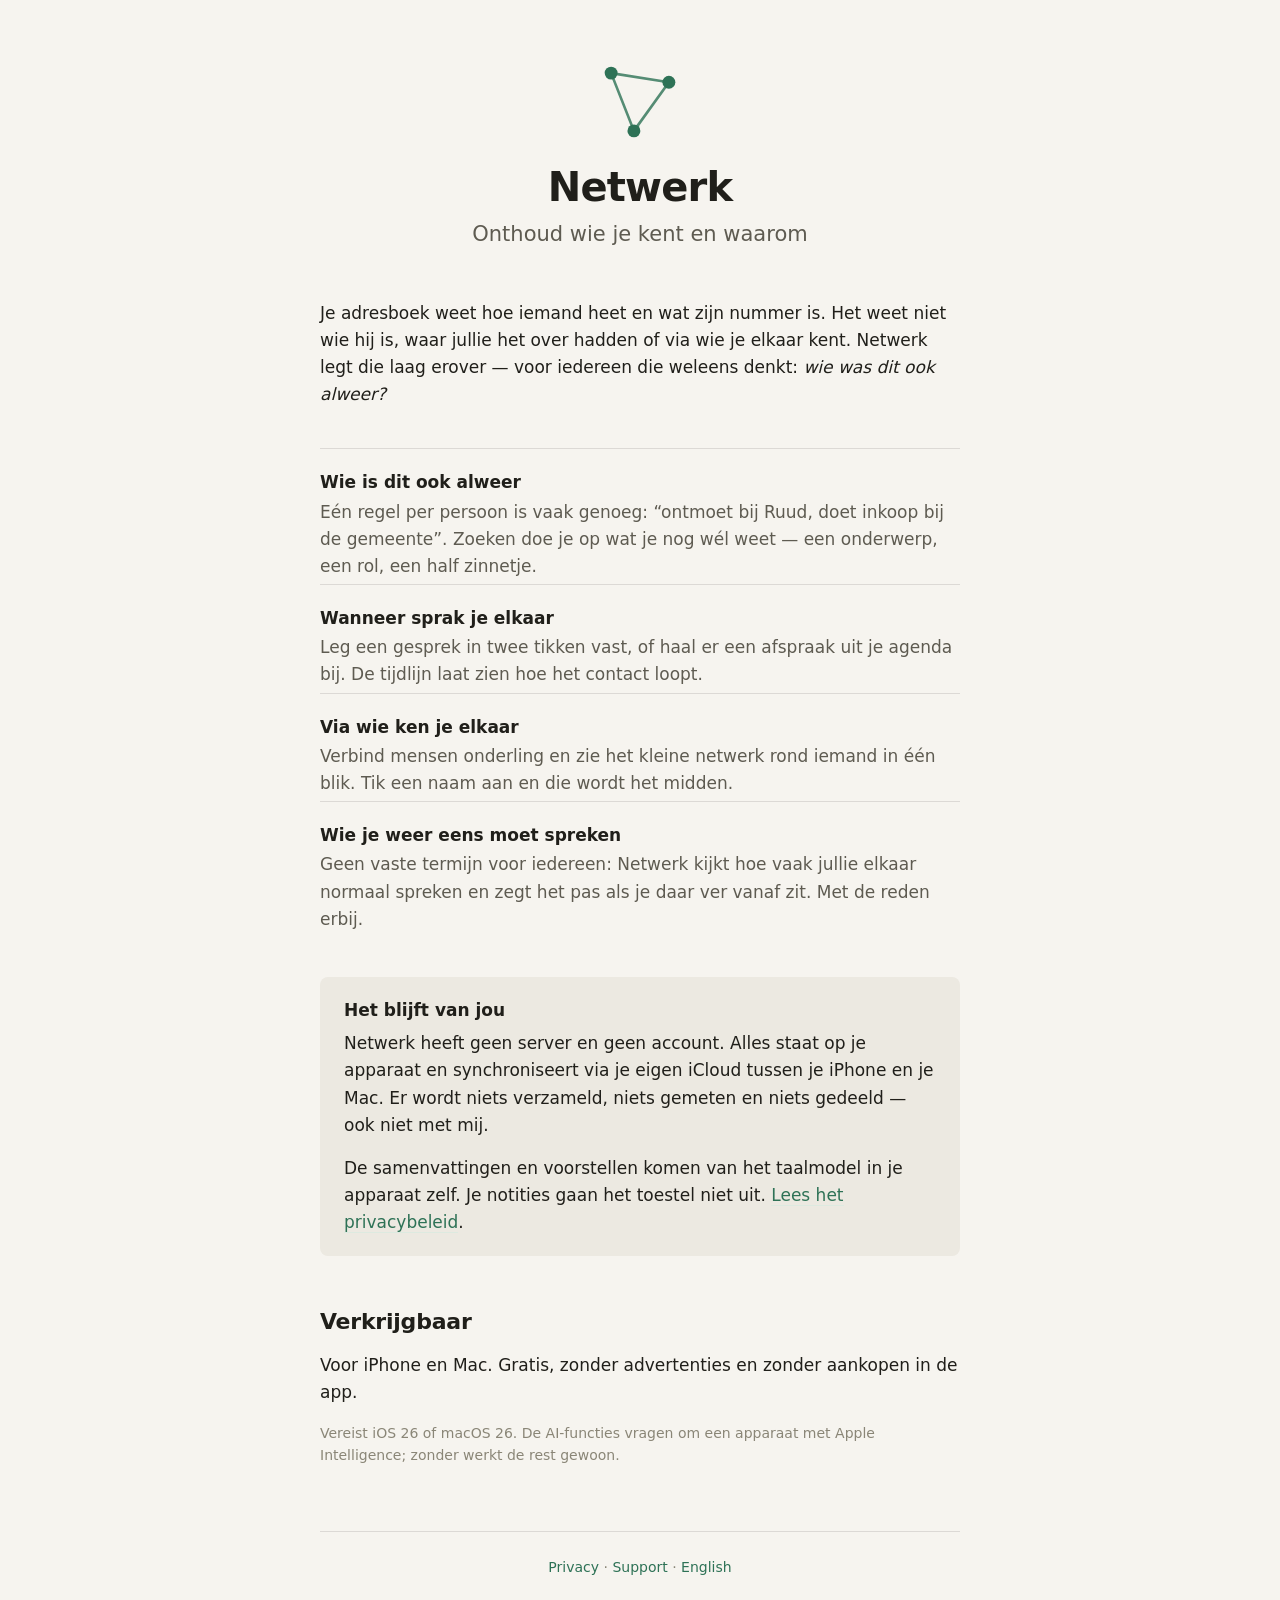
==== index.html @ 6a1c08ac "Productpagina van Netwerk Startpagina, privacybeleid en supportpagina in het Nederlands en het Engel" ====
<!DOCTYPE html>
<html lang="nl">
<head>
<meta charset="utf-8">
<meta name="viewport" content="width=device-width, initial-scale=1">
<title>Netwerk — onthoud wie je kent en waarom</title>
<meta name="description" content="Netwerk legt over je adresboek een laag betekenis: wie iemand is, waar je het over had en via wie je elkaar kent. Alles blijft op je apparaat.">
<link rel="icon" href="favicon.svg" type="image/svg+xml">
<link rel="stylesheet" href="stijl.css">
</head>
<body>
<main>

<header>
  <svg class="mark" viewBox="0 0 100 100" aria-hidden="true">
    <path d="M12 12 L88 24 L42 88 Z" fill="none" stroke="var(--accent)" stroke-width="3.5" stroke-linejoin="round" opacity="0.8"/>
    <circle cx="12" cy="12" r="8.5" fill="var(--accent)"/>
    <circle cx="88" cy="24" r="8.5" fill="var(--accent)"/>
    <circle cx="42" cy="88" r="8.5" fill="var(--accent)"/>
  </svg>
  <h1>Netwerk</h1>
  <p class="lead">Onthoud wie je kent en waarom</p>
</header>

<p style="margin-top:40px">Je adresboek weet hoe iemand heet en wat zijn nummer is. Het weet niet
wie hij is, waar jullie het over hadden of via wie je elkaar kent. Netwerk legt die laag
erover — voor iedereen die weleens denkt: <em>wie was dit ook alweer?</em></p>

<ul class="points">
  <li>
    <strong>Wie is dit ook alweer</strong>
    <span>Eén regel per persoon is vaak genoeg: “ontmoet bij Ruud, doet inkoop bij de gemeente”.
    Zoeken doe je op wat je nog wél weet — een onderwerp, een rol, een half zinnetje.</span>
  </li>
  <li>
    <strong>Wanneer sprak je elkaar</strong>
    <span>Leg een gesprek in twee tikken vast, of haal er een afspraak uit je agenda bij.
    De tijdlijn laat zien hoe het contact loopt.</span>
  </li>
  <li>
    <strong>Via wie ken je elkaar</strong>
    <span>Verbind mensen onderling en zie het kleine netwerk rond iemand in één blik.
    Tik een naam aan en die wordt het midden.</span>
  </li>
  <li>
    <strong>Wie je weer eens moet spreken</strong>
    <span>Geen vaste termijn voor iedereen: Netwerk kijkt hoe vaak jullie elkaar normaal
    spreken en zegt het pas als je daar ver vanaf zit. Met de reden erbij.</span>
  </li>
</ul>

<div class="note">
  <h3 style="margin-top:0">Het blijft van jou</h3>
  <p>Netwerk heeft geen server en geen account. Alles staat op je apparaat en
  synchroniseert via je eigen iCloud tussen je iPhone en je Mac. Er wordt niets
  verzameld, niets gemeten en niets gedeeld — ook niet met mij.</p>
  <p>De samenvattingen en voorstellen komen van het taalmodel in je apparaat zelf.
  Je notities gaan het toestel niet uit. <a href="privacy.html">Lees het privacybeleid</a>.</p>
</div>

<h2>Verkrijgbaar</h2>
<p>Voor iPhone en Mac. Gratis, zonder advertenties en zonder aankopen in de app.</p>
<p class="meta">Vereist iOS 26 of macOS 26. De AI-functies vragen om een apparaat met
Apple Intelligence; zonder werkt de rest gewoon.</p>

<footer>
  <a href="privacy.html">Privacy</a> · <a href="support.html">Support</a> ·
  <a href="index-en.html">English</a>
</footer>

</main>
</body>
</html>
---- stijl.css ----
/* Dezelfde inkt als de app: warm papier, flesgroen, hairlines, plat. */
:root {
  --page: #F6F4EF;
  --block: #ECE9E1;
  --card: #FCFBF8;
  --separator: rgba(32, 31, 26, 0.12);
  --text: #201F1A;
  --text-secondary: #5E5B51;
  --text-tertiary: #8A8677;
  --accent: #2E7256;
  --accent-wash: #DDEAE0;
}

@media (prefers-color-scheme: dark) {
  :root {
    --page: #171A17;
    --block: #212520;
    --card: #252A24;
    --separator: rgba(235, 233, 222, 0.10);
    --text: #EBE9E0;
    --text-secondary: #A9A69A;
    --text-tertiary: #73706A;
    --accent: #95C9AA;
    --accent-wash: #25332B;
  }
}

* { box-sizing: border-box; }

body {
  margin: 0;
  padding: 0 24px 64px;
  background: var(--page);
  color: var(--text);
  font: 17px/1.6 -apple-system, BlinkMacSystemFont, "Segoe UI", system-ui, sans-serif;
  -webkit-font-smoothing: antialiased;
}

main { max-width: 640px; margin: 0 auto; }

header { padding: 64px 0 8px; text-align: center; }

.mark { width: 76px; height: 76px; margin: 0 auto 24px; display: block; }

h1 { font-size: 40px; line-height: 1.15; font-weight: 600; margin: 0 0 8px; letter-spacing: -0.02em; }
h2 { font-size: 22px; font-weight: 600; margin: 48px 0 12px; letter-spacing: -0.01em; }
h3 { font-size: 17px; font-weight: 600; margin: 28px 0 6px; }

.lead { font-size: 21px; color: var(--text-secondary); margin: 0; }

p { margin: 0 0 16px; }

a { color: var(--accent); text-decoration: none; border-bottom: 1px solid var(--accent-wash); }
a:hover { border-bottom-color: var(--accent); }

ul { padding-left: 22px; margin: 0 0 16px; }
li { margin-bottom: 8px; }

.points { list-style: none; padding: 0; margin: 40px 0; }
.points li { border-top: 1px solid var(--separator); padding: 20px 0 4px; margin: 0; }
.points strong { display: block; font-size: 17px; margin-bottom: 2px; }
.points span { color: var(--text-secondary); }

.note {
  background: var(--block);
  border-radius: 8px;
  padding: 20px 24px;
  margin: 32px 0;
}
.note p:last-child { margin-bottom: 0; }

.meta { color: var(--text-tertiary); font-size: 14px; }

nav.langs { text-align: center; padding: 24px 0 0; font-size: 14px; color: var(--text-tertiary); }
nav.langs a { border: 0; }

footer {
  margin-top: 64px;
  padding-top: 24px;
  border-top: 1px solid var(--separator);
  color: var(--text-tertiary);
  font-size: 14px;
  text-align: center;
}
footer a { border: 0; }
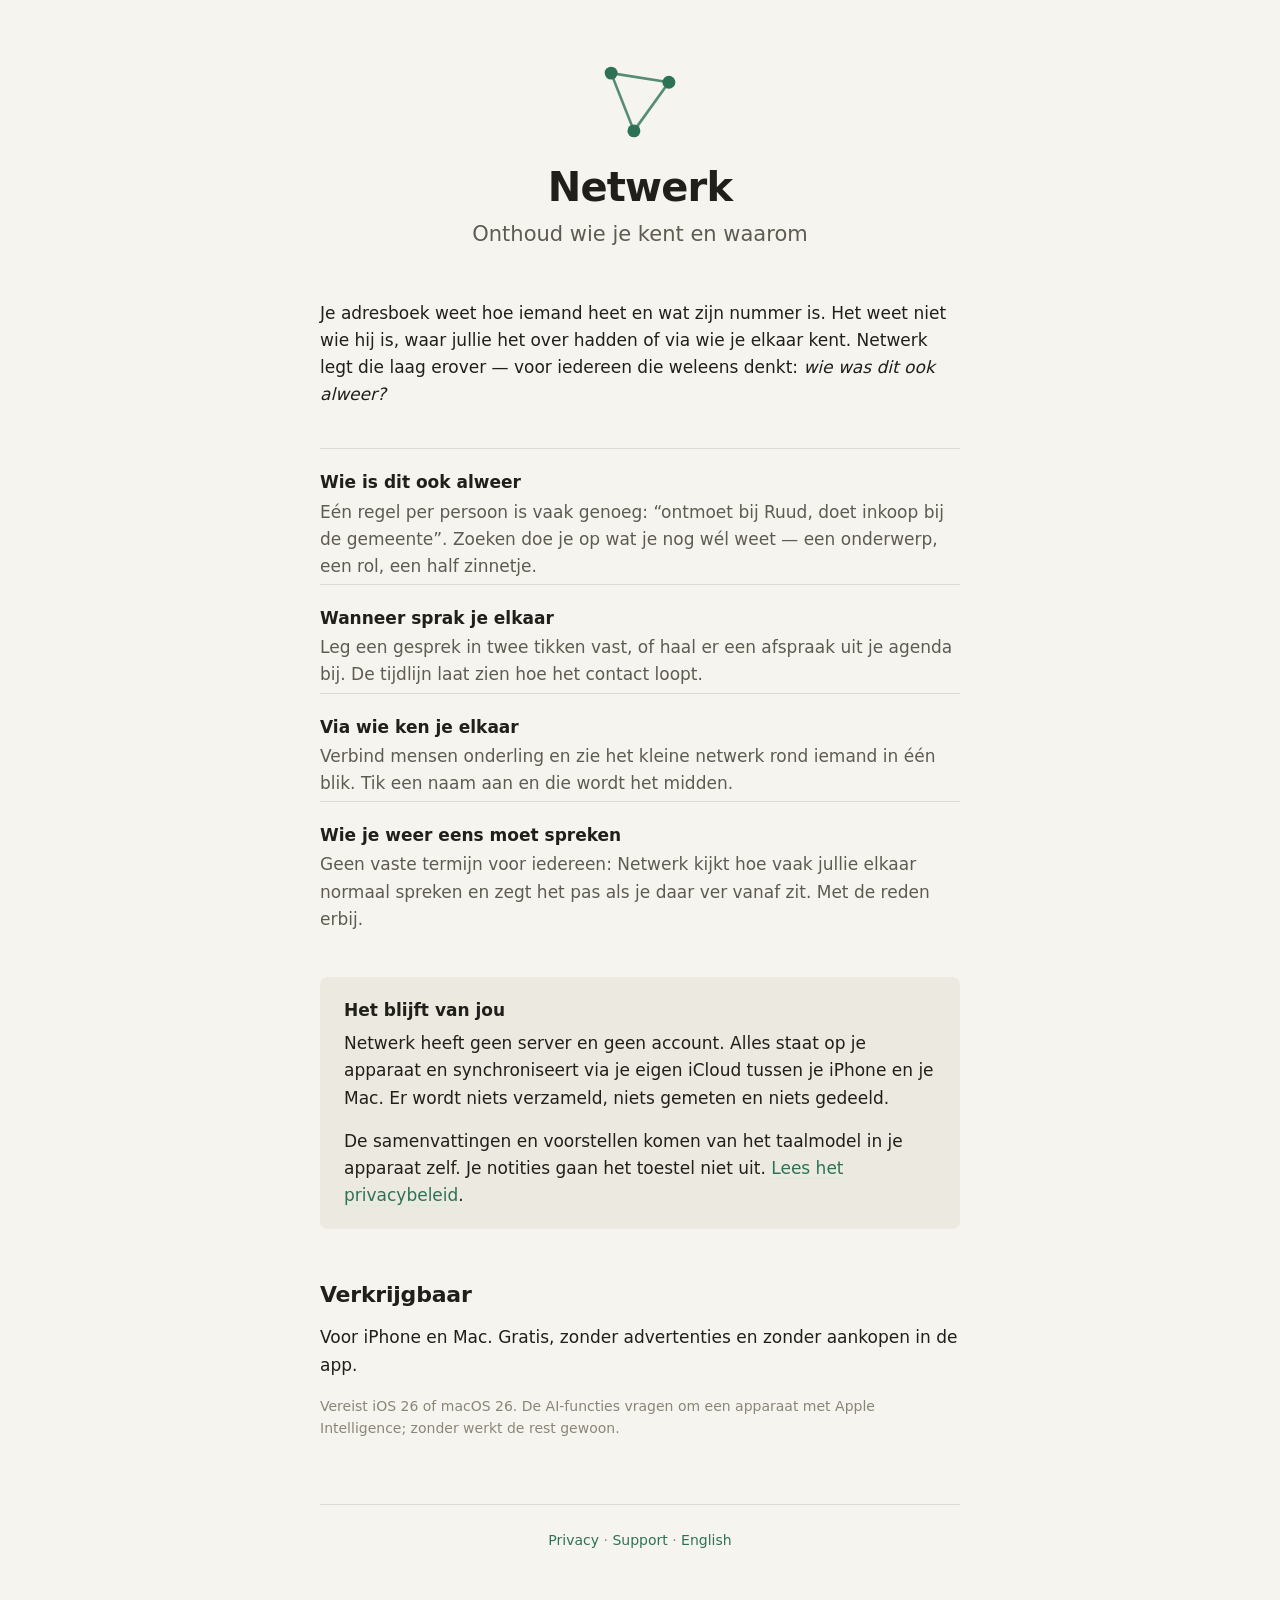
==== commit ed4aa004: "Contactadres naar netwerk@klakkeloos.com, zin ingekort Het privéadres stond op vier pagina's; dat wo" ====
--- a/index.html
+++ b/index.html
@@ -53,7 +53,7 @@
   <h3 style="margin-top:0">Het blijft van jou</h3>
   <p>Netwerk heeft geen server en geen account. Alles staat op je apparaat en
   synchroniseert via je eigen iCloud tussen je iPhone en je Mac. Er wordt niets
-  verzameld, niets gemeten en niets gedeeld — ook niet met mij.</p>
+  verzameld, niets gemeten en niets gedeeld.</p>
   <p>De samenvattingen en voorstellen komen van het taalmodel in je apparaat zelf.
   Je notities gaan het toestel niet uit. <a href="privacy.html">Lees het privacybeleid</a>.</p>
 </div>
